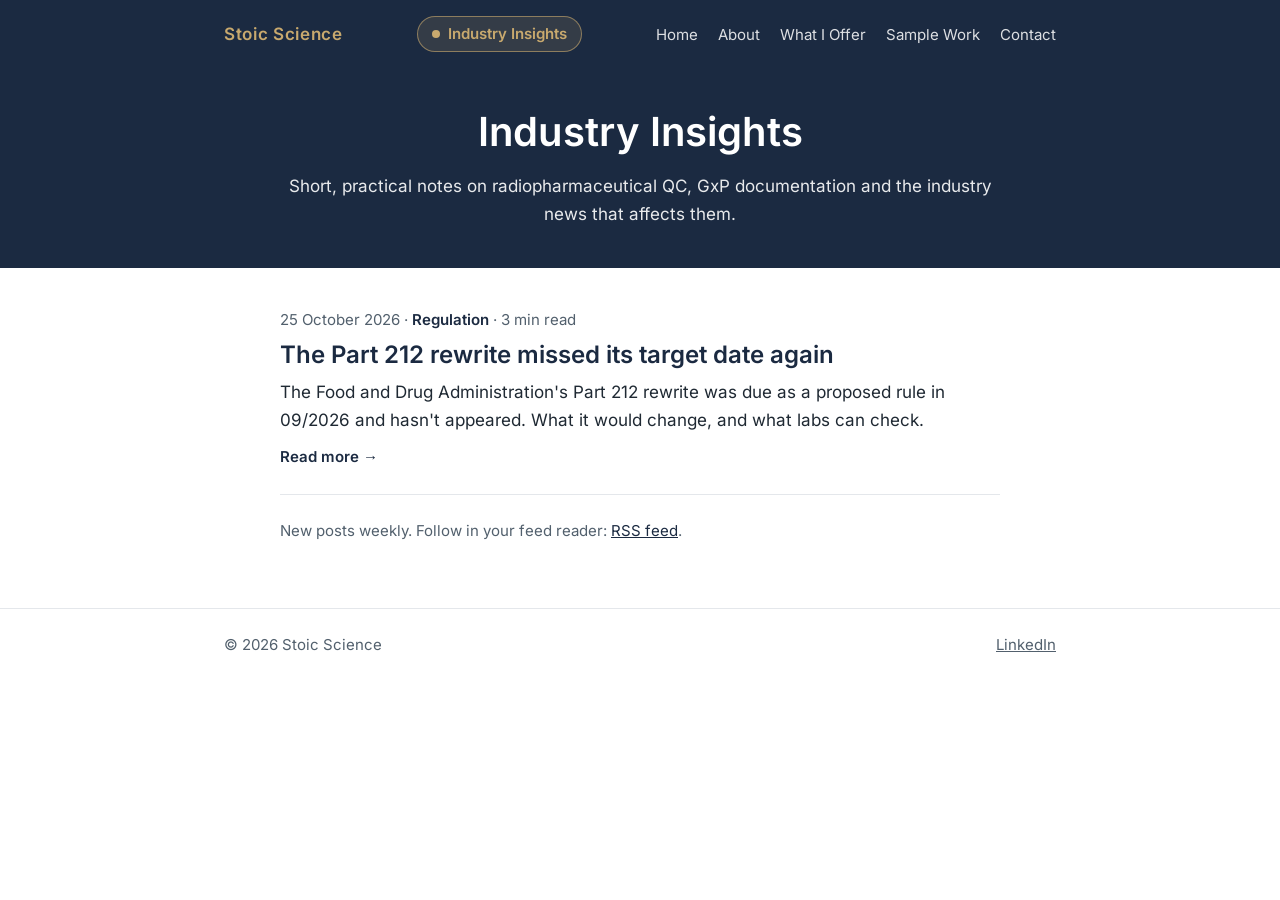
==== blog/index.html @ e254399e "Publish Industry Insights with first post on the Part 212 rewrite Industry Insights list page (class" ====
<!DOCTYPE html>
<html lang="en">
<head>
  <!-- ===== BLOG LIST PAGE =====
       This page lives in the blog/ folder, so links to the rest of the
       site start with "../" (one folder up). -->
  <meta charset="utf-8">
  <meta name="viewport" content="width=device-width, initial-scale=1">

  <title>Industry Insights | Stoic Science</title>
  <meta name="description" content="Short, practical posts on radiopharmaceutical QC, GxP documentation, method validation and the industry news that affects them.">
  <meta name="author" content="Alex Stoicu">
  <link rel="canonical" href="https://stoicscience.us/blog/">

  <!-- Feed: lets readers follow new posts in a feed reader -->
  <link rel="alternate" type="application/rss+xml" title="Stoic Science: Industry Insights" href="../feed.xml">

  <meta property="og:type" content="website">
  <meta property="og:site_name" content="Stoic Science">
  <meta property="og:title" content="Industry Insights | Stoic Science">
  <meta property="og:description" content="Practical posts on radiopharmaceutical QC, GxP documentation and industry news.">
  <meta property="og:url" content="https://stoicscience.us/blog/">
  <meta property="og:image" content="https://stoicscience.us/images/og-image.png">
  <meta property="og:image:width" content="1200">
  <meta property="og:image:height" content="630">
  <meta property="og:image:alt" content="Stoic Science: GxP Documentation &amp; Radiopharmaceutical Consulting">
  <meta name="twitter:card" content="summary_large_image">

  <link rel="icon" href="../images/favicon.svg" type="image/svg+xml">
  <link rel="icon" href="../images/favicon-32.png" type="image/png" sizes="32x32">
  <link rel="apple-touch-icon" href="../images/apple-touch-icon.png">

  <link rel="stylesheet" href="../css/style.css?v=21">
  <link rel="preload" href="../fonts/inter-400.woff2" as="font" type="font/woff2" crossorigin>
</head>

<body>
  <a class="skip-link" href="#main">Skip to content</a>

  <!-- ===== HEADER: same block on every page; aria-current marks this page ===== -->
  <header class="site-header">
    <div class="container">
      <a class="wordmark" href="../index.html">Stoic Science</a>
      <!-- Industry Insights: the live part of the site, set apart between the wordmark and the menu -->
      <a class="insights-link" href="index.html" aria-current="page"><span class="live-dot" aria-hidden="true"></span>Industry Insights</a>
      <nav class="site-nav" aria-label="Main">
        <ul>
          <li><a href="../index.html">Home</a></li>
          <li><a href="../about.html">About</a></li>
          <li><a href="../services.html">What I Offer</a></li>
          <li><a href="../sample-work.html">Sample Work</a></li>
          <li><a href="../contact.html">Contact</a></li>
        </ul>
      </nav>
    </div>
  </header>

  <main id="main">

    <section class="page-hero">
      <div class="container">
        <h1>Industry Insights</h1>
        <p>Short, practical notes on radiopharmaceutical QC, GxP documentation and the industry news that affects them.</p>
      </div>
    </section>

    <section class="section">
      <div class="container">
        <!-- ===== POST LIST: classic blog archive, newest first. Do not edit by hand:
             it is rebuilt from the post pages at every publish. ===== -->
        <ul class="post-list">
          <!-- POSTS-START -->
          <li>
            <p class="post-meta"><time datetime="2026-10-25">25 October 2026</time> · <span class="post-cat">Regulation</span> · 3 min read</p>
            <h2><a href="part-212-rewrite-missed-its-date.html">The Part 212 rewrite missed its target date again</a></h2>
            <p class="post-excerpt">The Food and Drug Administration&#x27;s Part 212 rewrite was due as a proposed rule in 09/2026 and hasn&#x27;t appeared. What it would change, and what labs can check.</p>
            <a class="read-more" href="part-212-rewrite-missed-its-date.html" aria-label="Read: The Part 212 rewrite missed its target date again">Read more &rarr;</a>
          </li>
          <!-- POSTS-END -->
        </ul>
        <!-- The list between the POSTS markers is rebuilt automatically by
             stoicscience-blog-drafts/tools/preview.py --publish (newest first). -->
        <p class="feed-note">New posts weekly. Follow in your feed reader: <a href="../feed.xml">RSS feed</a>.</p>
      </div>
    </section>

  </main>

  <!-- ===== FOOTER: same block on every page ===== -->
  <footer class="site-footer">
    <div class="container">
      <p>&copy; 2026 Stoic Science</p>
      <p><a href="https://www.linkedin.com/in/alexstoicu" target="_blank" rel="noopener">LinkedIn</a></p>
    </div>
  </footer>
</body>
</html>
---- css/style.css ----
/* ==================================================================
   Stoic Science: main stylesheet (shared by every page)

   How this file is organised:
     1. Fonts         - Inter, self-hosted from /fonts (no Google calls)
     2. Design tokens - colours, spacing, widths as CSS variables.
                        Change a colour here and it changes everywhere.
     3. Base          - default look of plain HTML elements
     4. Layout        - the page container
     5. Header & nav
     6. Hero          - navy block with the framed headline
     7. Tagline band
     8. Sections      - white content areas
     9. Buttons
    10. Footer
    11. Accessibility helpers
    12. Inner pages   - compact page header, cards, chips, lists
    13. Blog          - post list and article pages

   Remember: after any change here, bump the ?v= number on the
   <link> tag in every page, so browsers fetch the new version.
   ================================================================== */


/* 1. FONTS ---------------------------------------------------------
   One family, three weights. font-display: swap shows text in a
   fallback font straight away, then swaps Inter in when it loads. */
@font-face {
  font-family: "Inter";
  src: url("../fonts/inter-400.woff2") format("woff2");
  font-weight: 400;
  font-display: swap;
}
@font-face {
  font-family: "Inter";
  src: url("../fonts/inter-600.woff2") format("woff2");
  font-weight: 600;
  font-display: swap;
}
@font-face {
  font-family: "Inter";
  src: url("../fonts/inter-700.woff2") format("woff2");
  font-weight: 700;
  font-display: swap;
}


/* 2. DESIGN TOKENS ------------------------------------------------- */
:root {
  /* Brand colours */
  --navy: #1B2A41;          /* primary dark: hero, headings, buttons */
  --navy-deep: #142033;     /* slightly darker navy for the tagline band */
  --gold: #C8A96E;          /* accent: rules, wordmark, tagline. Only on navy,
                               never as text on white (contrast too low) */

  /* Text and surfaces */
  --text: #1F2933;          /* body text on white */
  --muted: #52606D;         /* secondary text */
  --line: #E4E7EB;          /* thin borders and dividers */
  --paper: #FFFFFF;         /* page background */
  --paper-alt: #F5F7FA;     /* light grey for alternating sections */

  /* Type */
  --font: "Inter", "Segoe UI", Arial, sans-serif;

  /* Type scale: the ONLY four text sizes on the site.
     Everything uses one of these, which keeps the look uniform. */
  --fs-sm:   0.9375rem;                     /* 15px: nav, buttons, small print, labels */
  --fs-body: 1.0625rem;                     /* 17px: body text, wordmark, card titles */
  --fs-lg:   1.5rem;                        /* 24px: section headings (h2) */
  --fs-xl:   clamp(1.5rem, 5vw, 2.5rem);    /* 24-40px: page headline (h1), grows with screen.
                                               24px minimum so "Radiopharmaceutical" fits a 320px phone */

  /* Spacing scale: use these instead of random pixel values */
  --space-1: 0.5rem;   /*  8px */
  --space-2: 1rem;     /* 16px */
  --space-3: 1.5rem;   /* 24px */
  --space-4: 2.5rem;   /* 40px */
  --space-5: 4rem;     /* 64px */

  /* Widths */
  --page-max: 880px;   /* one shared column: header, hero frame and sections
                          all start and end at the same edges */
  --text-max: 65ch;    /* comfortable reading line (about 65 characters) */
}


/* 3. BASE ---------------------------------------------------------- */
*,
*::before,
*::after {
  box-sizing: border-box;   /* padding is included in widths: easier maths */
}

html {
  -webkit-text-size-adjust: 100%;   /* stop phones inflating text sizes */
}

body {
  margin: 0;
  font-family: var(--font);
  font-size: var(--fs-body);
  line-height: 1.65;
  color: var(--text);
  background: var(--paper);
}

h1, h2, h3 {
  color: var(--navy);
  line-height: 1.2;
  font-weight: 600;
  margin: 0 0 var(--space-2);
  text-wrap: balance;        /* evens out line lengths: no lone word on the last line */
}
h2 { font-size: var(--fs-lg); }
h3 { font-size: var(--fs-body); }   /* same size as body, set apart by weight */

p {
  margin: 0 0 var(--space-2);
  max-width: var(--text-max);
}

a {
  color: var(--navy);
}

img {
  max-width: 100%;
  height: auto;
}


/* 4. LAYOUT --------------------------------------------------------
   .container keeps content centred, with 16px side gutters on
   phones and more breathing room on larger screens. */
.container {
  width: 100%;
  max-width: var(--page-max);
  margin: 0 auto;
  padding: 0 var(--space-2);
}
@media (min-width: 768px) {
  .container { padding: 0 var(--space-3); }
}


/* 5. HEADER & NAV --------------------------------------------------
   Phone: wordmark on top, nav links wrap underneath.
   Wider screens: wordmark left, nav right, on one line. */
.site-header {
  background: var(--navy);
}
.site-header .container {
  display: flex;
  flex-wrap: wrap;
  align-items: center;
  justify-content: space-between;
  gap: var(--space-1) var(--space-3);
  padding-top: var(--space-2);
  padding-bottom: var(--space-2);
}

/* The "Stoic Science" text logo */
.wordmark {
  color: var(--gold);
  font-weight: 600;
  font-size: var(--fs-body);
  letter-spacing: 0.04em;
  text-decoration: none;
}

.site-nav ul {
  list-style: none;
  margin: 0;
  padding: 0;
  display: flex;
  flex-wrap: wrap;
  gap: var(--space-1) 1.25rem;   /* 20px between links: grouped, not spread */
}
.site-nav a {
  color: #FFFFFF;
  text-decoration: none;
  font-size: var(--fs-sm);
  opacity: 0.85;
}
.site-nav a:hover {
  opacity: 1;
}
/* The current page: full opacity plus a gold underline.
   Set by aria-current="page" on that page's link. */
.site-nav a[aria-current="page"] {
  opacity: 1;
  border-bottom: 2px solid var(--gold);
  padding-bottom: 2px;
}


/* 6. HERO ----------------------------------------------------------
   Navy block; the headline sits in a thin gold frame.
   The frame fills the shared column, so its edges line up with the
   wordmark/nav above and the section text below. */
.hero {
  background: var(--navy);
  color: #FFFFFF;
  padding: var(--space-2) 0 var(--space-4);      /* 16px top, 40px bottom */
}
.hero-frame {
  border: 1px solid rgba(200, 169, 110, 0.55);   /* gold at 55% */
  padding: var(--space-4) var(--space-2);        /* phones: 40px top/bottom, 16px sides */
  text-align: center;
}
@media (min-width: 768px) {
  .hero-frame { padding: var(--space-4) var(--space-3); }   /* wider screens: 24px sides */
}
.hero h1 {
  color: #FFFFFF;
  font-size: var(--fs-xl);
  font-weight: 600;
  margin: 0;
  overflow-wrap: break-word;   /* safety net: a long word wraps instead of overflowing */
}
/* Short gold line under the headline */
.hero-rule {
  width: 64px;
  height: 2px;
  margin: var(--space-3) auto;
  border: 0;
  background: var(--gold);
}
.hero-subline {
  margin: 0 auto;
  max-width: none;
  font-size: var(--fs-sm);
  color: rgba(255, 255, 255, 0.9);
}
/* "Separated lines": the hero subline and the tagline band.
   Items sit in a centred row with gold | separators between them.
   On phones the row wraps; the separators are hidden there so a
   line never starts or ends with a stray "|". */
.sep-line {
  display: flex;
  flex-wrap: wrap;
  justify-content: center;
  gap: 0.25rem 1rem;
}
.sep-line .sep {
  color: var(--gold);
}
@media (max-width: 599px) {
  .sep-line .sep { display: none; }
}


/* 7. TAGLINE BAND --------------------------------------------------
   Design element only (not links) until the blog exists. */
.tagline-band {
  background: var(--navy-deep);
  color: var(--gold);
  text-align: center;
  padding: var(--space-3) var(--space-2);   /* 24px top/bottom: a bit taller */
  font-size: var(--fs-sm);
  font-weight: 600;
  letter-spacing: 0.14em;
  text-transform: uppercase;
}
.tagline-band p {
  margin: 0 auto;
  max-width: none;
}


/* 8. SECTIONS ------------------------------------------------------
   SITE-WIDE ALIGNMENT RULE (decided 25 Oct 2026):
   "Centered layout, left-aligned reading text."
   - Headings, intros, short card text, labels and buttons: centered,
     on the same axis as the hero.
   - Anything meant for reading (bullet lists, long paragraphs such as
     the About story or blog posts): left-aligned text inside a
     centered column. Use .tick-list or .reading for those. */
.section {
  padding: var(--space-4) 0 var(--space-5);      /* 40px top, 64px bottom */
  text-align: center;
}
/* Paragraphs have a max width; auto side margins keep them on the centre line */
.section p {
  margin-left: auto;
  margin-right: auto;
}
/* Long-form text: a centered column with left-aligned lines */
.reading {
  max-width: var(--text-max);
  margin-left: auto;
  margin-right: auto;
  text-align: left;
}
.section-alt {
  background: var(--paper-alt);
}
/* Bold one-line closer (no longer used on pages; "Let's talk" is now the primary button) */
.lead-out {
  font-weight: 600;
  color: var(--navy);
}


/* 9. BUTTONS -------------------------------------------------------
   .btn is the base; .btn-primary is the filled navy version.
   These are <a> links styled as buttons (they go to other pages). */
.button-row {
  display: flex;
  flex-wrap: wrap;
  justify-content: center;   /* centered, per the alignment rule */
  gap: var(--space-1) var(--space-2);
  margin-top: var(--space-3);
}
.btn {
  display: inline-block;
  padding: 0.7rem 1.25rem;
  border: 1px solid var(--navy);
  color: var(--navy);
  background: transparent;
  font-weight: 600;
  font-size: var(--fs-sm);
  text-decoration: none;
  transition: background-color 0.15s, color 0.15s;
}
.btn:hover {
  background: var(--navy);
  color: #FFFFFF;
}
.btn-primary {
  background: var(--navy);
  color: #FFFFFF;
}
.btn-primary:hover {
  background: var(--navy-deep);
}


/* 10. FOOTER ------------------------------------------------------- */
.site-footer {
  border-top: 1px solid var(--line);
  padding: var(--space-3) 0;
  font-size: var(--fs-sm);
  color: var(--muted);
}
.site-footer .container {
  display: flex;
  flex-wrap: wrap;
  justify-content: space-between;
  gap: var(--space-1);
}
.site-footer p {
  margin: 0;
}
.site-footer a {
  color: var(--muted);
}


/* 11. ACCESSIBILITY HELPERS ---------------------------------------- */

/* Visible focus ring for keyboard users, on every link and control.
   Navy on light backgrounds; gold inside the navy areas, where
   navy wouldn't show. */
a:focus-visible,
button:focus-visible,
input:focus-visible,
textarea:focus-visible {
  outline: 2px solid var(--navy);
  outline-offset: 3px;
}
.site-header :focus-visible,
.hero :focus-visible {
  outline-color: var(--gold);
}

/* "Skip to content" link: hidden until a keyboard user tabs to it */
.skip-link {
  position: absolute;
  left: var(--space-2);
  top: -100px;
  background: var(--paper);
  color: var(--navy);
  padding: var(--space-1) var(--space-2);
  z-index: 10;
}
.skip-link:focus {
  top: var(--space-1);
}

/* Visitors who ask their system for less motion get no transitions */
@media (prefers-reduced-motion: reduce) {
  * { transition: none !important; }
}


/* 12. INNER PAGES --------------------------------------------------
   Building blocks for About, Services, Sample Work and Contact. */

/* Compact navy page header: a shorter cousin of the Home hero */
.page-hero {
  background: var(--navy);
  color: #FFFFFF;
  padding: var(--space-4) 0;
  text-align: center;
}
.page-hero h1 {
  color: #FFFFFF;
  font-size: var(--fs-xl);
  margin: 0;
}
.page-hero p {
  margin: var(--space-2) auto 0;
  color: rgba(255, 255, 255, 0.9);
}

/* Short intro line under a section heading */
.section-intro {
  color: var(--muted);
}

/* Card grid: one column on phones, two from 640px wide */
.card-grid {
  display: grid;
  gap: var(--space-3);
  margin-top: var(--space-3);
}
@media (min-width: 640px) {
  .card-grid { grid-template-columns: repeat(2, 1fr); }
  /* Odd number of cards: the last one spans the full row
     instead of sitting alone next to an empty gap */
  .card-grid:not(.cols-3) > .card:last-child:nth-child(odd) {
    grid-column: 1 / -1;
  }
}
/* Three columns, used for the engagement models.
   Alex's call: their heading is centered, the card text stays left. */
@media (min-width: 768px) {
  .card-grid.cols-3 { grid-template-columns: repeat(3, 1fr); }
}
.card-grid.cols-3 .card {
  text-align: left;
}

/* A card: white box, thin border, gold line on top */
.card {
  background: var(--paper);
  border: 1px solid var(--line);
  border-top: 3px solid var(--gold);
  padding: var(--space-3);
}
.card h3 {
  margin-bottom: var(--space-1);
}
.card p {
  margin: 0 auto;            /* auto keeps text centred in a wide card */
  font-size: var(--fs-sm);
  color: var(--muted);
}
/* The one line that sets a card apart (e.g. the radiochemistry differentiator) */
.card .card-note {
  margin-top: var(--space-2);
  color: var(--navy);
  font-weight: 600;
}

/* "Chips": short labels in a row, used for the standards list */
.chip-list {
  list-style: none;
  margin: var(--space-3) 0 0;
  padding: 0;
  display: flex;
  flex-wrap: wrap;
  justify-content: center;
  gap: var(--space-1);
}
.chip-list li {
  border: 1px solid var(--navy);
  color: var(--navy);
  padding: 0.35rem 0.85rem;
  font-size: var(--fs-sm);
  font-weight: 600;
}

/* Plain list with small gold squares instead of bullets.
   Reading text: the list block sits centered (fit-content + auto
   margins) but its lines stay left-aligned, so the squares line up. */
.tick-list {
  list-style: none;
  margin: var(--space-3) auto 0;
  padding: 0;
  width: fit-content;
  max-width: var(--text-max);
  text-align: left;
}
.tick-list li {
  position: relative;
  padding-left: 1.5rem;
  margin-bottom: var(--space-1);
}
.tick-list li::before {
  content: "";
  position: absolute;
  left: 0;
  top: 0.6em;
  width: 0.5rem;
  height: 0.5rem;
  background: var(--gold);   /* decorative shape, not text: fine on white */
}

/* Notice callout: a short "please note" box.
   Soft gold background, gold edge, round "!" badge, small italic text.
   Reading text, so it is left-aligned inside a centered column. */
.notice {
  display: flex;
  gap: var(--space-2);
  align-items: flex-start;
  max-width: var(--text-max);
  margin: 0 auto;
  padding: var(--space-2) var(--space-3);
  background: rgba(200, 169, 110, 0.18);   /* gold at 18%: a pale gold tint */
  border-left: 4px solid var(--gold);
  text-align: left;
}
/* The round "!" badge */
.notice-icon {
  flex: 0 0 auto;
  width: 1.75rem;
  height: 1.75rem;
  border-radius: 50%;
  background: var(--gold);
  color: var(--navy);
  font-weight: 700;
  font-style: normal;
  text-align: center;
  line-height: 1.75rem;
}
.notice p {
  margin: 0;
  font-size: var(--fs-sm);
  font-style: italic;
  color: var(--text);
}
.notice strong {
  font-style: normal;
}
/* Less space around a section that only holds a notice */
.section-tight {
  padding: var(--space-3) 0;
}

/* Document entries (Sample Work): small code label above the title */
.doc-code {
  font-size: var(--fs-sm);
  font-weight: 600;
  letter-spacing: 0.06em;
  color: var(--muted);
  margin-bottom: var(--space-1);
}
/* "Coming soon" entries: same card, quieter */
.card.is-pending {
  border-top-color: var(--line);
}
.card .status {
  margin-top: var(--space-2);
  font-weight: 600;
  color: var(--muted);
}
.card .button-row {
  margin-top: var(--space-2);
}

/* Inside a .reading column, lists and chips line up on the left
   with the text instead of centering */
.reading .chip-list {
  justify-content: flex-start;
  margin-bottom: var(--space-2);
}
.reading .tick-list {
  margin-left: 0;
  width: auto;
}

/* chip-grid: boxes fill each row edge to edge.
   2 per row on phones, 4 per row from 600px. flex-grow (the first 1)
   lets a shorter last row stretch its boxes to the full width, so
   long labels like "Raw material testing" stay on one line. */
.chip-list.chip-grid {
  justify-content: center;
}
.chip-grid li {
  flex: 1 1 calc((100% - var(--space-1)) / 2);       /* 2 per row */
  display: flex;
  align-items: center;
  justify-content: center;
  min-height: 3.5rem;        /* room for two lines, so all boxes match */
  line-height: 1.3;          /* tighter lines: a two-line label still fits */
  text-align: center;
}
@media (min-width: 600px) {
  .chip-grid li {
    flex-basis: calc((100% - 3 * var(--space-1)) / 4); /* 4 per row */
  }
}
.reading h2 {
  margin-top: var(--space-4);
}
.reading h2:first-child {
  margin-top: 0;
}

/* CONTACT FORM ------------------------------------------------------
   Labels sit above their fields; fields fill the column width. */
.contact-form {
  max-width: 560px;
  margin: var(--space-3) auto 0;
  text-align: left;
}
.contact-form label {
  display: block;
  font-size: var(--fs-sm);
  font-weight: 600;
  color: var(--navy);
  margin: var(--space-2) 0 0.35rem;
}
/* "(optional)" next to a label */
.contact-form label .optional {
  font-weight: 400;
  color: var(--muted);
}
/* Small grey helper line under a label */
.contact-form .hint {
  margin: 0 0 0.35rem;
  font-size: var(--fs-sm);
  color: var(--muted);
}
.contact-form input,
.contact-form textarea {
  width: 100%;
  padding: 0.65rem 0.75rem;
  font: inherit;               /* use the site font, not the browser's default */
  font-size: var(--fs-body);
  color: var(--text);
  background: var(--paper);
  border: 1px solid #9AA5B1;   /* darker than --line so the box edge is easy to see */
  border-radius: 0;
}
.contact-form textarea {
  resize: vertical;            /* visitors can make it taller, not wider */
}
/* Send button: full width of the form, so it lines up with the fields */
.contact-form button {
  width: 100%;
  margin-top: var(--space-3);
  cursor: pointer;
  font-family: inherit;        /* site font; size comes from .btn */
}
/* The spam trap checkbox: present in the page, invisible to people */
.contact-form .botcheck {
  position: absolute;
  left: -9999px;
}
/* Result line written by the script ("Thank you..." or an error) */
.form-status {
  margin-top: var(--space-2);
  font-weight: 600;
  color: var(--navy);
}

/* Closing call-to-action block: a little less space above it,
   since it follows straight on from the section before */
.closing-cta {
  padding-top: var(--space-3);
}


/* 13. BLOG ---------------------------------------------------------
   The list page (blog/index.html) and one page per post.
   Posts are long-form reading text, so they use the .reading column
   (left-aligned lines in a centered column), per the alignment rule. */

/* Post list (Industry Insights page): the classic blog archive layout.
   One entry per post, newest first, divided by thin lines:
   meta line (date · category · reading time), big linked title,
   one-line excerpt, "Read more". Centred column, left-aligned text. */
.post-list {
  list-style: none;
  margin: 0 auto;
  padding: 0;
  max-width: 720px;
  text-align: left;
}
.post-list li {
  padding: var(--space-3) 0;
  border-bottom: 1px solid var(--line);
}
.post-list li:first-child {
  padding-top: 0;
}
/* Paragraphs inside the list line up on the left edge (override the
   site-wide centred-paragraph rule from section 8) */
.post-list p {
  max-width: none;
  margin-left: 0;
  margin-right: 0;
}
.post-list h2 {
  font-size: var(--fs-lg);
  margin: 0 0 var(--space-1);
}
.post-list h2 a {
  color: var(--navy);
  text-decoration: none;
}
.post-list h2 a:hover {
  text-decoration: underline;
}
.post-list .post-excerpt {
  margin: 0 0 var(--space-1);
  max-width: none;
  color: var(--text);
}
.read-more {
  font-size: var(--fs-sm);
  font-weight: 600;
  color: var(--navy);
  text-decoration: none;
}
.read-more:hover {
  text-decoration: underline;
}
/* Small "follow" line under the list (RSS feed) */
.feed-note {
  max-width: 720px;
  margin: var(--space-3) auto 0;
  font-size: var(--fs-sm);
  color: var(--muted);
  text-align: left;
}

/* Date and category line, above a post title or in the list */
.post-meta {
  font-size: var(--fs-sm);
  color: var(--muted);
  margin-bottom: var(--space-1);
}
.post-meta .post-cat {
  font-weight: 600;
  color: var(--navy);
}

/* A single post */
.post p,
.post li {
  margin-left: 0;
}
.post a {
  color: var(--navy);
}
/* Sources box at the end of every post */
.post-sources {
  margin-top: var(--space-4);
  padding-top: var(--space-2);
  border-top: 1px solid var(--line);
  font-size: var(--fs-sm);
  color: var(--muted);
}
.post-sources h2 {
  font-size: var(--fs-body);
  margin: 0 0 var(--space-1);
}
.post-sources ul {
  padding-left: 1.1rem;
  margin: 0;
}
.post-sources li {
  margin-bottom: 0.35rem;
  overflow-wrap: anywhere;   /* long URLs wrap instead of overflowing on phones */
}
/* "Back to all posts" link */
.back-link {
  display: inline-block;
  margin-top: var(--space-3);
  font-size: var(--fs-sm);
  font-weight: 600;
}

/* Industry Insights link in the header -------------------------------
   Sits on its own between the wordmark and the menu (the header row uses
   space-between, so the gaps on both sides are equal). Gold pill + a small
   pulsing dot: the "live" part of the site. */
.insights-link {
  display: inline-flex;
  align-items: center;
  gap: 0.5rem;
  padding: 0.3rem 0.85rem;
  border: 1px solid rgba(200, 169, 110, 0.6);
  border-radius: 999px;
  color: var(--gold);
  font-size: var(--fs-sm);
  font-weight: 600;
  text-decoration: none;
}
.insights-link:hover,
.insights-link[aria-current="page"] {
  background: rgba(200, 169, 110, 0.15);
}
.live-dot {
  width: 0.5rem;
  height: 0.5rem;
  border-radius: 50%;
  background: var(--gold);
  animation: live-pulse 2.4s ease-in-out infinite;
}
@keyframes live-pulse {
  0%, 100% { opacity: 1; }
  50%      { opacity: 0.35; }
}
@media (prefers-reduced-motion: reduce) {
  .live-dot { animation: none; }
}

/* Article structure (house style, 25 Oct 2026) ------------------------
   Every post: Introduction, Core message, Takeaway (h2), plus optional
   figures and tables. References are numbered superscript marks [n] that
   jump to the References list; only the list links out to the sources. */
.post h2 {
  font-size: var(--fs-body);
  text-transform: uppercase;
  letter-spacing: 0.08em;
  color: var(--muted);
  margin: var(--space-4) 0 var(--space-1);
}
.post h2:first-child {
  margin-top: 0;
}
/* Reference mark: small superscript [n], links down to the reference */
.post sup.ref {
  font-size: 0.72em;
  line-height: 0;
  margin-left: 0.1em;
}
.post sup.ref a {
  text-decoration: none;
  font-weight: 600;
  color: var(--navy);
}
.post sup.ref a:hover {
  text-decoration: underline;
}
/* Numbered reference list at the end of the post */
.references {
  margin-top: var(--space-4);
  padding-top: var(--space-2);
  border-top: 1px solid var(--line);
  font-size: var(--fs-sm);
  color: var(--muted);
}
.references h2 {
  margin-top: 0;
}
.references ol {
  padding-left: 1.6rem;
  margin: 0;
}
.references li {
  margin-bottom: 0.45rem;
  overflow-wrap: anywhere;
  scroll-margin-top: var(--space-3);   /* leave room above when jumped to */
}
.references li:target {
  background: rgba(200, 169, 110, 0.18);   /* briefly mark the reference you jumped to */
}
/* Optional figure (image + caption) */
.post figure {
  margin: var(--space-3) 0;
}
.post figure img {
  display: block;
  border: 1px solid var(--line);
}
.post figcaption {
  margin-top: var(--space-1);
  font-size: var(--fs-sm);
  color: var(--muted);
}
/* Optional table */
.post .table-wrap {
  overflow-x: auto;   /* wide tables scroll on phones instead of breaking the page */
  margin: var(--space-3) 0;
}
.post table {
  width: 100%;
  border-collapse: collapse;
  font-size: var(--fs-sm);
}
.post th {
  background: var(--navy);
  color: #FFFFFF;
  text-align: left;
  font-weight: 600;
  padding: 0.5rem 0.65rem;
}
.post td {
  padding: 0.5rem 0.65rem;
  border-bottom: 1px solid var(--line);
  vertical-align: top;
}
.post table caption {
  caption-side: bottom;
  text-align: left;
  padding-top: var(--space-1);
  color: var(--muted);
}

/* Journal layout for articles (Alex, 25 Oct 2026) ----------------------
   - The text column is as wide as the header row: from the "S" of the
     wordmark to the last letter of "Contact" (the shared .container width).
   - Paragraphs are justified, each starting with a first-line indent,
     like a peer-reviewed journal. Hyphenation keeps the spacing even.
   - Section headings and the References heading are centred. */
.reading.post {
  max-width: none;
}
.post p {
  max-width: none;
  text-align: justify;
  text-indent: 2em;
  hyphens: auto;
  -webkit-hyphens: auto;
}
.post h2,
.references h2 {
  text-align: center;
}
.post ol,
.post ul {
  text-align: justify;
  hyphens: auto;
}
.references ol {
  text-align: left;   /* reference entries stay left-aligned: long URLs don't justify well */
}
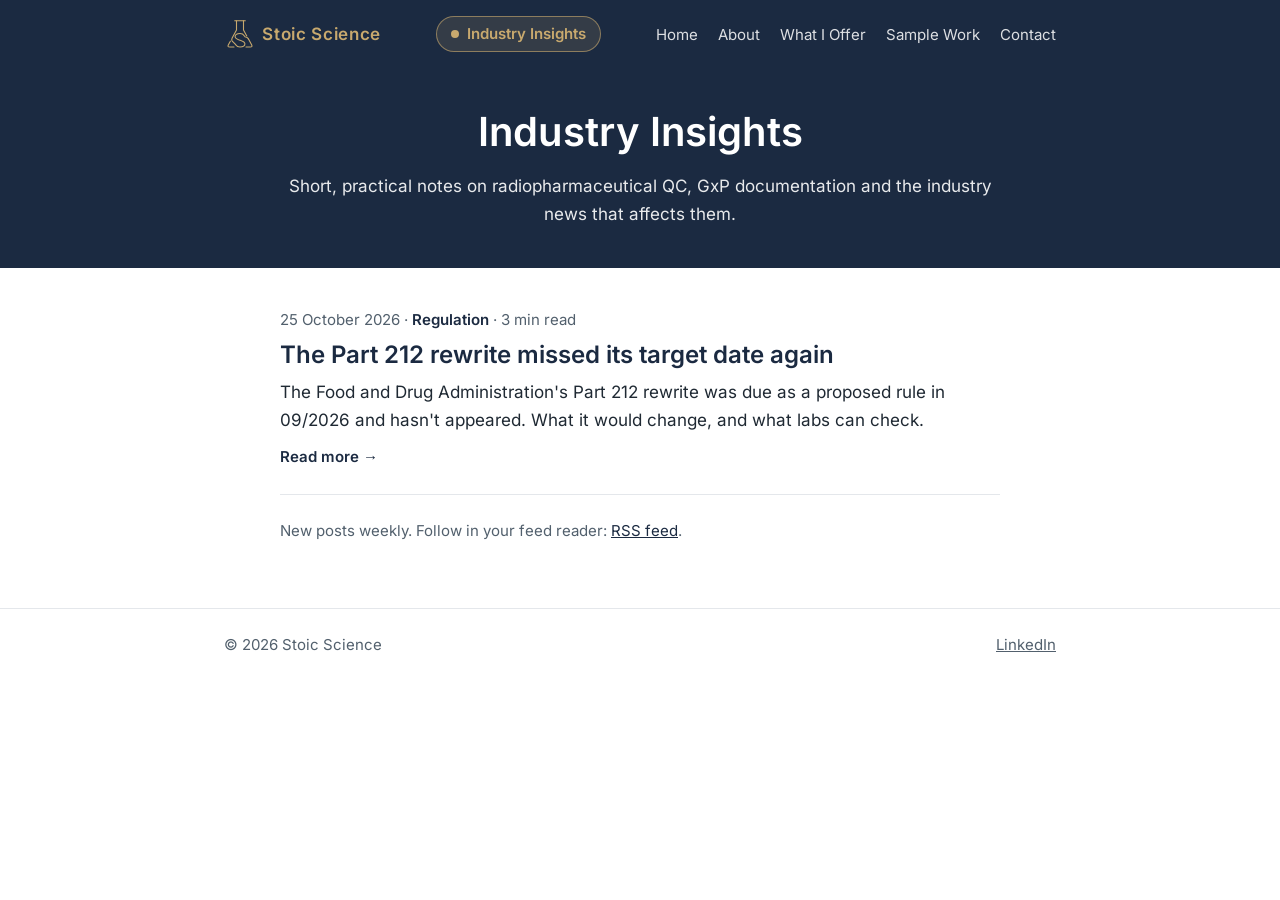
==== commit c64b0c22: "Logo: flask-with-S mark in the header, new favicon and touch icon - images/logo-mark.svg (full mark)" ====
--- a/blog/index.html
+++ b/blog/index.html
@@ -20,18 +20,21 @@
   <meta property="og:title" content="Industry Insights | Stoic Science">
   <meta property="og:description" content="Practical posts on radiopharmaceutical QC, GxP documentation and industry news.">
   <meta property="og:url" content="https://stoicscience.us/blog/">
-  <meta property="og:image" content="https://stoicscience.us/images/og-image.png">
+  <!-- Share image: Industry Insights card, used by all blog pages (other site pages keep og-image.png) -->
+  <meta property="og:image" content="https://stoicscience.us/images/og-insights.png">
   <meta property="og:image:width" content="1200">
   <meta property="og:image:height" content="630">
-  <meta property="og:image:alt" content="Stoic Science: GxP Documentation &amp; Radiopharmaceutical Consulting">
+  <meta property="og:image:alt" content="Stoic Science: Industry Insights">
   <meta name="twitter:card" content="summary_large_image">
 
   <link rel="icon" href="../images/favicon.svg" type="image/svg+xml">
   <link rel="icon" href="../images/favicon-32.png" type="image/png" sizes="32x32">
   <link rel="apple-touch-icon" href="../images/apple-touch-icon.png">
 
-  <link rel="stylesheet" href="../css/style.css?v=21">
+  <link rel="stylesheet" href="../css/style.css?v=23">
   <link rel="preload" href="../fonts/inter-400.woff2" as="font" type="font/woff2" crossorigin>
+  <!-- Visitor statistics: GoatCounter (no cookies, no personal data; dashboard at alexstoicu.goatcounter.com) -->
+  <script data-goatcounter="https://alexstoicu.goatcounter.com/count" async src="https://gc.zgo.at/count.js"></script>
 </head>
 
 <body>
@@ -40,7 +43,7 @@
   <!-- ===== HEADER: same block on every page; aria-current marks this page ===== -->
   <header class="site-header">
     <div class="container">
-      <a class="wordmark" href="../index.html">Stoic Science</a>
+      <a class="wordmark" href="../index.html"><img class="wordmark-mark" src="../images/logo-mark.svg" width="64" height="64" alt="" aria-hidden="true">Stoic Science</a>
       <!-- Industry Insights: the live part of the site, set apart between the wordmark and the menu -->
       <a class="insights-link" href="index.html" aria-current="page"><span class="live-dot" aria-hidden="true"></span>Industry Insights</a>
       <nav class="site-nav" aria-label="Main">
--- a/css/style.css
+++ b/css/style.css
@@ -160,13 +160,26 @@
   padding-bottom: var(--space-2);
 }
 
-/* The "Stoic Science" text logo */
+/* The "Stoic Science" logo: the flask mark, then the text.
+   inline-flex lines the mark up with the text's middle; gap sets the space between them. */
 .wordmark {
+  display: inline-flex;
+  align-items: center;
+  gap: 0.35em;
   color: var(--gold);
   font-weight: 600;
   font-size: var(--fs-body);
   letter-spacing: 0.04em;
   text-decoration: none;
+}
+/* The mark (images/logo-mark.svg, decorative: the text is the accessible name).
+   1.9em tall (about 32px) so the thin strokes stay visible; the SVG has its own padding,
+   so the drawn flask is about 1.65em. width:auto keeps the square shape. */
+.wordmark-mark {
+  display: block;
+  height: 1.9em;
+  width: auto;
+  flex: none;      /* never squeezed narrower when the header wraps on a phone */
 }
 
 .site-nav ul {
@@ -942,3 +955,10 @@
 .references ol {
   text-align: left;   /* reference entries stay left-aligned: long URLs don't justify well */
 }
+
+/* Sub-headings inside an article section (### in draft.md): small, navy, left-aligned */
+.post h3 {
+  font-size: var(--fs-body);
+  color: var(--navy);
+  margin: var(--space-3) 0 var(--space-1);
+}
